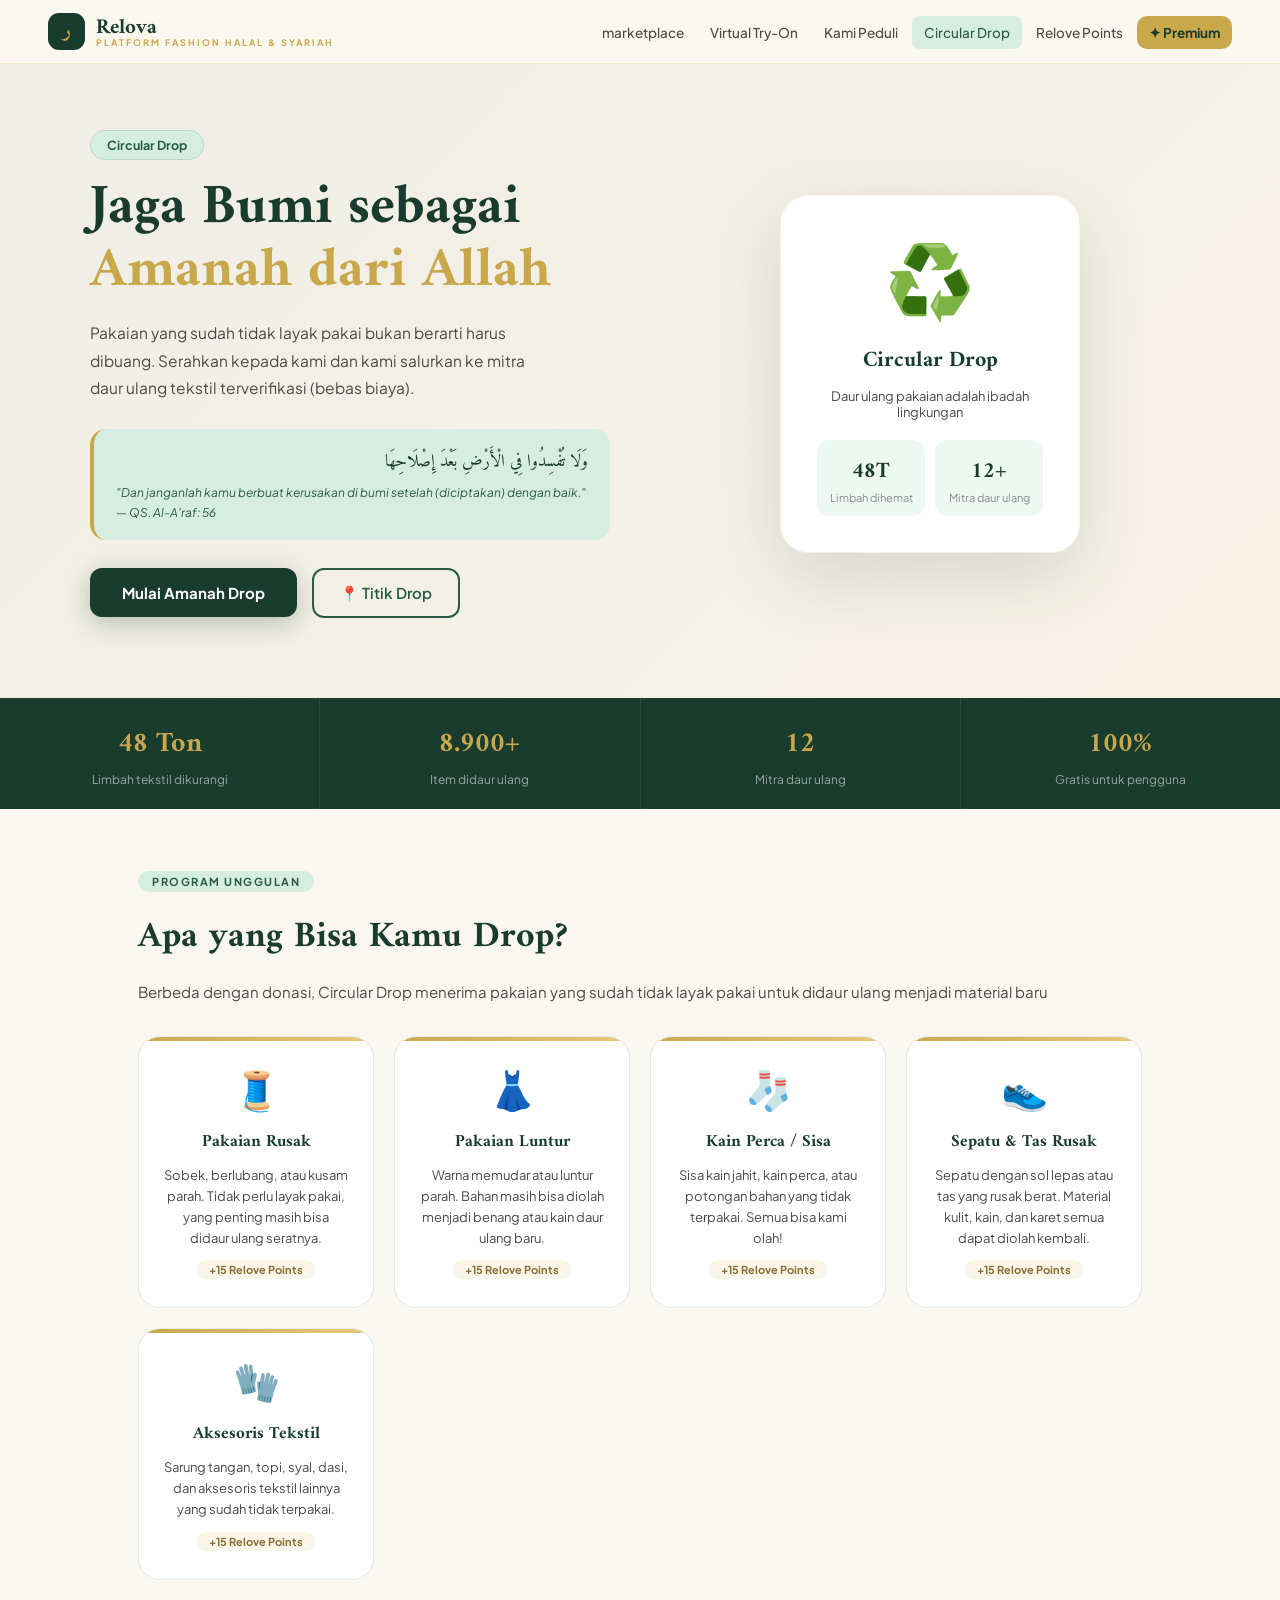
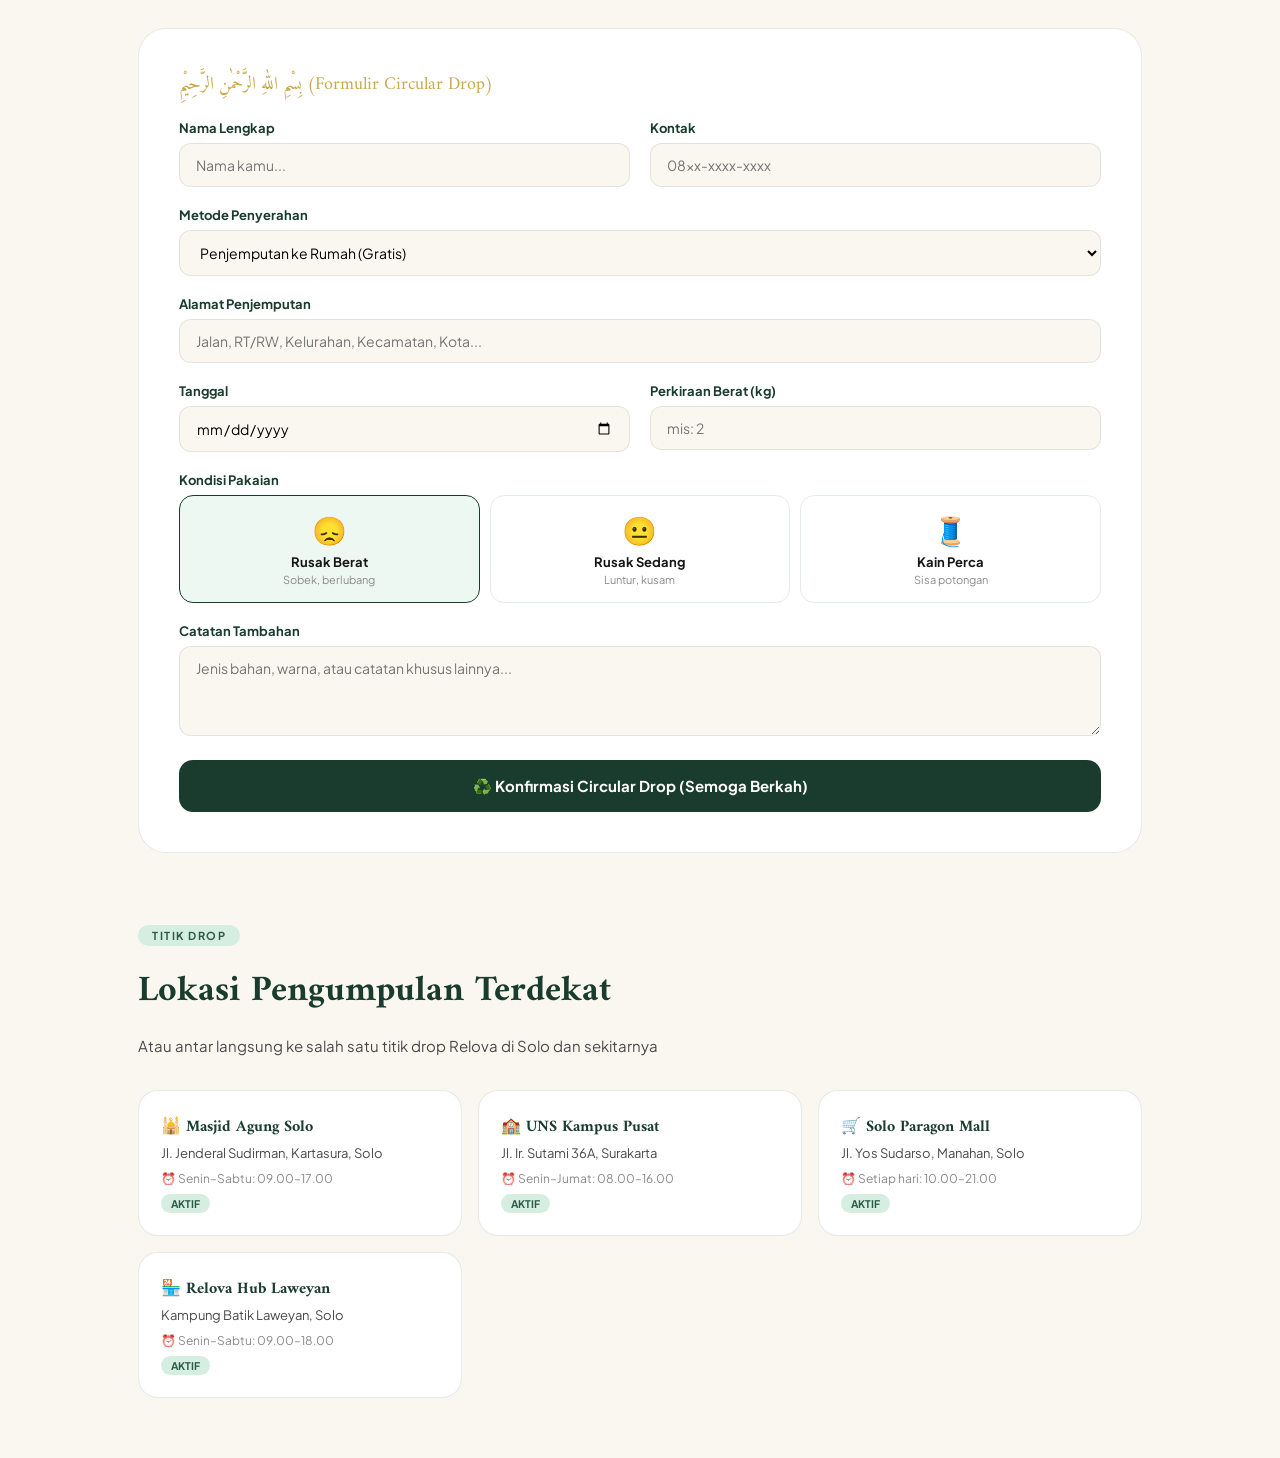
==== circulardrop.html @ 30aebe90 "Add files via upload" ====
<!DOCTYPE html>
<html lang="id">
<head>
<meta charset="UTF-8">
<meta name="viewport" content="width=device-width, initial-scale=1.0">
<title>Amanah Drop — Relova Syariah</title>
<link href="https://fonts.googleapis.com/css2?family=Amiri:ital,wght@0,400;0,700;1,400&family=Plus+Jakarta+Sans:wght@300;400;500;600;700;800&display=swap" rel="stylesheet">
<style>
:root{
  --hijau:#1a3c2e;--hm:#2a5c45;--ht:#3d7a5e;--hp:#d6ede2;--hg:#eef8f2;
  --emas:#c9a84c;--et:#e8c87a;--er:#8a6f30;
  --krem:#faf7f0;--kh:#f4ede0;
  --td:#161616;--tm:#4a4a4a;--tr:#8a8a8a;
  --bd:rgba(42,92,69,.12);
}
*{margin:0;padding:0;box-sizing:border-box;}html{scroll-behavior:smooth;}
body{font-family:'Plus Jakarta Sans',sans-serif;background:var(--krem);color:var(--td);overflow-x:hidden;}

nav{position:fixed;top:0;left:0;right:0;z-index:999;display:flex;align-items:center;justify-content:space-between;padding:13px 48px;background:rgba(250,247,240,.95);backdrop-filter:blur(14px);border-bottom:1px solid rgba(201,168,76,.18);transition:all .3s;}
nav.scrolled{box-shadow:0 2px 12px rgba(0,0,0,.06);}
.logo{display:flex;align-items:center;gap:11px;text-decoration:none;}
.logo-mark{width:37px;height:37px;background:var(--hijau);border-radius:11px;display:flex;align-items:center;justify-content:center;font-family:'Amiri',serif;font-size:20px;font-weight:700;color:var(--emas);}
.logo-teks{display:flex;flex-direction:column;line-height:1;}
.logo-nama{font-family:'Amiri',serif;font-size:21px;font-weight:700;color:var(--hijau);}
.logo-tag{font-size:9px;font-weight:700;letter-spacing:2px;text-transform:uppercase;color:var(--emas);}
nav ul{display:flex;list-style:none;gap:2px;}
nav ul li a{text-decoration:none;color:var(--tm);font-size:13.5px;font-weight:500;padding:8px 12px;border-radius:8px;transition:all .2s;}
nav ul li a:hover,nav ul li a.active{color:var(--hm);background:var(--hp);}
.nav-cta{background:var(--emas)!important;color:var(--hijau)!important;border-radius:10px!important;font-weight:700!important;}

/* HERO */
.page-hero{padding:130px 60px 80px;position:relative;overflow:hidden;}
.page-hero::before{content:'';position:absolute;inset:0;background:linear-gradient(135deg,rgba(26,60,46,.05),rgba(201,168,76,.06));}
.hero-inner{display:grid;grid-template-columns:1fr 1fr;gap:60px;align-items:center;max-width:1100px;margin:0 auto;position:relative;z-index:1;}
.chip{display:inline-flex;align-items:center;gap:8px;background:var(--hp);color:var(--hm);font-size:12.5px;font-weight:700;padding:6px 16px;border-radius:20px;margin-bottom:18px;border:1px solid rgba(42,92,69,.15);}
.hero-h1{font-family:'Amiri',serif;font-size:clamp(32px,4.5vw,56px);font-weight:700;color:var(--hijau);line-height:1.12;margin-bottom:16px;}
.hero-h1 em{color:var(--emas);font-style:normal;}
.hero-p{font-size:15.5px;color:var(--tm);line-height:1.75;margin-bottom:28px;max-width:460px;}
.ayat-box{background:var(--hp);border-radius:16px;padding:18px 22px;border-left:4px solid var(--emas);margin-bottom:28px;}
.ayat-arab{font-family:'Amiri',serif;font-size:17px;color:var(--hijau);direction:rtl;text-align:right;line-height:1.8;margin-bottom:6px;}
.ayat-tr{font-size:12px;color:var(--hm);font-style:italic;line-height:1.6;}
.btn-utama{background:var(--hijau);color:white;border:none;padding:15px 32px;border-radius:12px;font-family:'Plus Jakarta Sans',sans-serif;font-size:15px;font-weight:700;cursor:pointer;transition:all .3s;box-shadow:0 6px 24px rgba(26,60,46,.28);}
.btn-utama:hover{background:#0f2a1e;transform:translateY(-2px);}
.btn-outline{background:transparent;color:var(--hm);border:2px solid var(--hm);padding:13px 26px;border-radius:12px;font-family:'Plus Jakarta Sans',sans-serif;font-size:15px;font-weight:600;cursor:pointer;transition:all .3s;margin-left:12px;}
.btn-outline:hover{background:var(--hp);}

/* VISUAL (hero right) */
.hero-visual{display:flex;align-items:center;justify-content:center;}
.recycle-card{background:white;border-radius:28px;padding:36px;box-shadow:0 24px 72px rgba(26,60,46,.14);text-align:center;max-width:300px;border:1px solid rgba(201,168,76,.15);}
.rc-icon{font-size:72px;margin-bottom:16px;animation:spin 8s linear infinite;}
@keyframes spin{from{transform:rotate(0deg);}to{transform:rotate(360deg);}}
.rc-title{font-family:'Amiri',serif;font-size:22px;font-weight:700;color:var(--hijau);margin-bottom:8px;}
.rc-sub{font-size:13px;color:var(--tm);}
.rc-stats{display:grid;grid-template-columns:1fr 1fr;gap:10px;margin-top:20px;}
.rc-stat{background:var(--hg);border-radius:12px;padding:12px;}
.rc-num{font-family:'Amiri',serif;font-size:22px;font-weight:700;color:var(--hijau);}
.rc-lbl{font-size:11px;color:var(--tr);}

/* STATS BAR */
.stats-bar{display:flex;background:var(--hijau);color:white;}
.sb-item{flex:1;padding:22px;text-align:center;border-right:1px solid rgba(255,255,255,.08);}
.sb-item:last-child{border-right:none;}
.sb-num{font-family:'Amiri',serif;font-size:28px;font-weight:700;color:var(--emas);}
.sb-lbl{font-size:12px;color:rgba(255,255,255,.55);margin-top:3px;}

/* MAIN */
.main-wrap{max-width:1100px;margin:0 auto;padding:60px 48px;}
.badge-label{display:inline-flex;align-items:center;gap:6px;background:var(--hp);color:var(--hm);font-size:11px;font-weight:700;letter-spacing:1.5px;text-transform:uppercase;padding:4px 14px;border-radius:20px;margin-bottom:14px;}
.section-h{font-family:'Amiri',serif;font-size:clamp(24px,3vw,36px);font-weight:700;color:var(--hijau);margin-bottom:10px;}
.section-p{font-size:15px;color:var(--tm);line-height:1.7;}

/* DROP POINTS */
.drop-grid{display:grid;grid-template-columns:repeat(auto-fit,minmax(200px,1fr));gap:20px;margin-top:32px;}
.drop-card{background:white;border-radius:22px;padding:28px 24px;text-align:center;border:1.5px solid var(--bd);transition:all .3s;position:relative;overflow:hidden;}
.drop-card::before{content:'';position:absolute;top:0;left:0;right:0;height:4px;background:linear-gradient(90deg,var(--emas),var(--et));}
.drop-card:hover{transform:translateY(-6px);border-color:rgba(201,168,76,.35);box-shadow:0 18px 50px rgba(26,60,46,.1);}
.dp-icon{font-size:38px;margin-bottom:14px;}
.drop-card h4{font-family:'Amiri',serif;font-size:17px;font-weight:700;color:var(--hijau);margin-bottom:8px;}
.drop-card p{font-size:13px;color:var(--tm);line-height:1.6;}
.dp-badge{display:inline-block;background:rgba(201,168,76,.12);color:var(--er);font-size:11px;font-weight:700;padding:3px 12px;border-radius:20px;margin-top:12px;}

/* FORM */
.form-wrap{background:white;border-radius:28px;border:1.5px solid var(--bd);padding:40px;margin-top:48px;}
.form-bis{font-family:'Amiri',serif;font-size:18px;color:var(--emas);margin-bottom:20px;}
.form-grid{display:grid;grid-template-columns:1fr 1fr;gap:20px;}
.form-group{display:flex;flex-direction:column;gap:7px;}
.form-group.full{grid-column:1/-1;}
.form-group label{font-size:13px;font-weight:700;color:var(--hijau);}
.form-group input,.form-group select,.form-group textarea{padding:12px 16px;border:1.5px solid var(--bd);border-radius:12px;font-family:'Plus Jakarta Sans',sans-serif;font-size:14px;outline:none;transition:border-color .2s;background:var(--krem);}
.form-group input:focus,.form-group select:focus,.form-group textarea:focus{border-color:var(--emas);}
.form-group textarea{resize:vertical;min-height:90px;}

/* KONDISI CHECKER */
.cond-checker{display:grid;grid-template-columns:repeat(3,1fr);gap:10px;}
.cc-opt{border:1.5px solid var(--bd);border-radius:14px;padding:16px 12px;text-align:center;cursor:pointer;transition:all .2s;}
.cc-opt:hover{border-color:var(--emas);}
.cc-opt.sel{border-color:var(--hijau);background:var(--hg);}
.cc-icon{font-size:28px;margin-bottom:6px;}
.cc-name{font-size:13px;font-weight:700;color:var(--td);}
.cc-desc{font-size:11px;color:var(--tr);margin-top:3px;}

/* LOK DROP */
.lok-grid{display:grid;grid-template-columns:repeat(auto-fit,minmax(260px,1fr));gap:16px;margin-top:32px;}
.lok-card{background:white;border-radius:20px;padding:22px;border:1.5px solid var(--bd);transition:all .2s;}
.lok-card:hover{border-color:rgba(201,168,76,.3);}
.lok-nama{font-family:'Amiri',serif;font-size:16px;font-weight:700;color:var(--hijau);margin-bottom:4px;}
.lok-alamat{font-size:13px;color:var(--tm);margin-bottom:10px;}
.lok-jam{font-size:12px;color:var(--tr);}
.lok-badge{display:inline-block;background:var(--hp);color:var(--hm);font-size:10.5px;font-weight:700;padding:3px 10px;border-radius:20px;margin-top:8px;}

.btn-submit{width:100%;padding:16px;background:var(--hijau);color:white;border:none;border-radius:14px;font-family:'Plus Jakarta Sans',sans-serif;font-size:15px;font-weight:700;cursor:pointer;margin-top:24px;transition:all .2s;display:flex;align-items:center;justify-content:center;gap:10px;}
.btn-submit:hover{background:#0f2a1e;transform:translateY(-1px);}

/* SUCCESS */
.s-ov{position:fixed;inset:0;background:rgba(26,60,46,.9);backdrop-filter:blur(10px);z-index:9999;display:none;align-items:center;justify-content:center;}
.s-ov.show{display:flex;}
.s-box{background:white;border-radius:30px;padding:52px 44px;text-align:center;max-width:440px;width:90%;}
.s-box h3{font-family:'Amiri',serif;font-size:26px;color:var(--hijau);margin-bottom:10px;}
.s-poin{background:var(--hp);border-radius:14px;padding:14px;margin:14px 0;font-size:14px;font-weight:700;color:var(--hijau);}
.s-box p{font-size:14px;color:var(--tm);line-height:1.65;margin-bottom:24px;}
.s-box button{padding:13px 30px;background:var(--hijau);color:white;border:none;border-radius:12px;font-family:'Plus Jakarta Sans',sans-serif;font-size:14px;font-weight:700;cursor:pointer;}

.fade-up{opacity:0;transform:translateY(24px);transition:opacity .6s ease,transform .6s ease;}
.fade-up.visible{opacity:1;transform:translateY(0);}
@media(max-width:900px){nav{padding:13px 20px;}nav ul{display:none;}.hero-inner{grid-template-columns:1fr;}.hero-visual{display:none;}.main-wrap{padding:40px 20px;}.form-grid{grid-template-columns:1fr;}.form-group.full{grid-column:auto;}.page-hero{padding:110px 24px 60px;}}
</style>
</head>
<body>

<nav id="navbar">
  <a class="logo" href="index.html">
    <div class="logo-mark">ر</div>
    <div class="logo-teks"><span class="logo-nama">Relova</span><span class="logo-tag">Platform Fashion Halal &amp; Syariah</span></div>
  </a>
  <ul>
    <li><a href="marketplace.html">marketplace</a></li>
    <li><a href="tryon.html">Virtual Try-On</a></li>
    <li><a href="kamipeduli.html">Kami Peduli</a></li>
    <li><a href="circulardrop.html" class="active">Circular Drop</a></li>
    <li><a href="reward.html">Relove Points</a></li>
    <li><a href="premium.html" class="nav-cta">✦ Premium</a></li>
  </ul>
</nav>

<!-- HERO -->
<div class="page-hero">
  <div class="hero-inner">
    <div>
      <div class="chip">Circular Drop</div>
      <h1 class="hero-h1">Jaga Bumi sebagai<br><em>Amanah dari Allah</em></h1>
      <p class="hero-p">Pakaian yang sudah tidak layak pakai bukan berarti harus dibuang. Serahkan kepada kami dan kami salurkan ke mitra daur ulang tekstil terverifikasi (bebas biaya).</p>
      <div class="ayat-box">
        <div class="ayat-arab">وَلَا تُفْسِدُوا فِي الْأَرْضِ بَعْدَ إِصْلَاحِهَا</div>
        <div class="ayat-tr">"Dan janganlah kamu berbuat kerusakan di bumi setelah (diciptakan) dengan baik." — QS. Al-A'raf: 56</div>
      </div>
      <button class="btn-utama" onclick="document.querySelector('.form-wrap').scrollIntoView({behavior:'smooth'})">Mulai Amanah Drop</button>
      <button class="btn-outline" onclick="document.querySelector('.lok-grid').scrollIntoView({behavior:'smooth'})">📍 Titik Drop</button>
    </div>
    <div class="hero-visual">
      <div class="recycle-card">
        <div class="rc-icon">♻️</div>
        <div class="rc-title">Circular Drop</div>
        <div class="rc-sub">Daur ulang pakaian adalah ibadah lingkungan</div>
        <div class="rc-stats">
          <div class="rc-stat"><div class="rc-num">48T</div><div class="rc-lbl">Limbah dihemat</div></div>
          <div class="rc-stat"><div class="rc-num">12+</div><div class="rc-lbl">Mitra daur ulang</div></div>
        </div>
      </div>
    </div>
  </div>
</div>

<!-- STATS BAR -->
<div class="stats-bar">
  <div class="sb-item"><div class="sb-num">48 Ton</div><div class="sb-lbl">Limbah tekstil dikurangi</div></div>
  <div class="sb-item"><div class="sb-num">8.900+</div><div class="sb-lbl">Item didaur ulang</div></div>
  <div class="sb-item"><div class="sb-num">12</div><div class="sb-lbl">Mitra daur ulang</div></div>
  <div class="sb-item"><div class="sb-num">100%</div><div class="sb-lbl">Gratis untuk pengguna</div></div>
</div>

<!-- MAIN -->
<div class="main-wrap">

  <!-- APA ITU Circular DROP -->
  <div class="fade-up">
    <div class="badge-label">Program Unggulan</div>
    <h2 class="section-h">Apa yang Bisa Kamu Drop?</h2>
    <p class="section-p">Berbeda dengan donasi, Circular Drop menerima pakaian yang sudah tidak layak pakai untuk didaur ulang menjadi material baru</p>
  </div>
  <div class="drop-grid">
    <div class="drop-card fade-up" style="transition-delay:.05s">
      <div class="dp-icon">🧵</div>
      <h4>Pakaian Rusak</h4>
      <p>Sobek, berlubang, atau kusam parah. Tidak perlu layak pakai, yang penting masih bisa didaur ulang seratnya.</p>
      <span class="dp-badge">+15 Relove Points</span>
    </div>
    <div class="drop-card fade-up" style="transition-delay:.1s">
      <div class="dp-icon">👗</div>
      <h4>Pakaian Luntur</h4>
      <p>Warna memudar atau luntur parah. Bahan masih bisa diolah menjadi benang atau kain daur ulang baru.</p>
      <span class="dp-badge">+15 Relove Points</span>
    </div>
    <div class="drop-card fade-up" style="transition-delay:.15s">
      <div class="dp-icon">🧦</div>
      <h4>Kain Perca / Sisa</h4>
      <p>Sisa kain jahit, kain perca, atau potongan bahan yang tidak terpakai. Semua bisa kami olah!</p>
      <span class="dp-badge">+15 Relove Points</span>
    </div>
    <div class="drop-card fade-up" style="transition-delay:.2s">
      <div class="dp-icon">👟</div>
      <h4>Sepatu &amp; Tas Rusak</h4>
      <p>Sepatu dengan sol lepas atau tas yang rusak berat. Material kulit, kain, dan karet semua dapat diolah kembali.</p>
      <span class="dp-badge">+15 Relove Points</span>
    </div>
    <div class="drop-card fade-up" style="transition-delay:.25s">
      <div class="dp-icon">🧤</div>
      <h4>Aksesoris Tekstil</h4>
      <p>Sarung tangan, topi, syal, dasi, dan aksesoris tekstil lainnya yang sudah tidak terpakai.</p>
      <span class="dp-badge">+15 Relove Points</span>
    </div>
  </div>

  <!-- FORM AMANAH DROP -->
  <div class="form-wrap fade-up">
    <div class="form-bis">بِسْمِ اللهِ الرَّحْمٰنِ الرَّحِيْمِ (Formulir Circular Drop)</div>
    <div class="form-grid">
      <div class="form-group">
        <label>Nama Lengkap</label>
        <input type="text" placeholder="Nama kamu...">
      </div>
      <div class="form-group">
        <label>Kontak</label>
        <input type="tel" placeholder="08xx-xxxx-xxxx">
      </div>
      <div class="form-group full">
        <label>Metode Penyerahan</label>
        <select id="metodeDrop">
          <option value="jemput">Penjemputan ke Rumah (Gratis)</option>
          <option value="antar">Antar ke Titik Drop</option>
        </select>
      </div>
      <div class="form-group full" id="alamatGroup">
        <label>Alamat Penjemputan</label>
        <input type="text" placeholder="Jalan, RT/RW, Kelurahan, Kecamatan, Kota...">
      </div>
      <div class="form-group">
        <label>Tanggal</label>
        <input type="date">
      </div>
      <div class="form-group">
        <label>Perkiraan Berat (kg)</label>
        <input type="number" min="0.5" step="0.5" placeholder="mis: 2">
      </div>
      <div class="form-group full">
        <label>Kondisi Pakaian</label>
        <div class="cond-checker" id="condChecker">
          <div class="cc-opt sel" onclick="selCond(this)">
            <div class="cc-icon">😞</div>
            <div class="cc-name">Rusak Berat</div>
            <div class="cc-desc">Sobek, berlubang</div>
          </div>
          <div class="cc-opt" onclick="selCond(this)">
            <div class="cc-icon">😐</div>
            <div class="cc-name">Rusak Sedang</div>
            <div class="cc-desc">Luntur, kusam</div>
          </div>
          <div class="cc-opt" onclick="selCond(this)">
            <div class="cc-icon">🧵</div>
            <div class="cc-name">Kain Perca</div>
            <div class="cc-desc">Sisa potongan</div>
          </div>
        </div>
      </div>
      <div class="form-group full">
        <label>Catatan Tambahan</label>
        <textarea placeholder="Jenis bahan, warna, atau catatan khusus lainnya..."></textarea>
      </div>
    </div>
    <button class="btn-submit" onclick="submitDrop()">♻️ Konfirmasi Circular Drop (Semoga Berkah)</button>
  </div>

  <!-- TITIK DROP -->
  <div style="margin-top:70px" class="fade-up">
    <div class="badge-label">Titik Drop</div>
    <h2 class="section-h">Lokasi Pengumpulan Terdekat</h2>
    <p class="section-p">Atau antar langsung ke salah satu titik drop Relova di Solo dan sekitarnya</p>
  </div>
  <div class="lok-grid">
    <div class="lok-card fade-up" style="transition-delay:.05s">
      <div class="lok-nama">🕌 Masjid Agung Solo</div>
      <div class="lok-alamat">Jl. Jenderal Sudirman, Kartasura, Solo</div>
      <div class="lok-jam">⏰ Senin–Sabtu: 09.00–17.00</div>
      <span class="lok-badge">AKTIF</span>
    </div>
    <div class="lok-card fade-up" style="transition-delay:.1s">
      <div class="lok-nama">🏫 UNS Kampus Pusat</div>
      <div class="lok-alamat">Jl. Ir. Sutami 36A, Surakarta</div>
      <div class="lok-jam">⏰ Senin–Jumat: 08.00–16.00</div>
      <span class="lok-badge">AKTIF</span>
    </div>
    <div class="lok-card fade-up" style="transition-delay:.15s">
      <div class="lok-nama">🛒 Solo Paragon Mall</div>
      <div class="lok-alamat">Jl. Yos Sudarso, Manahan, Solo</div>
      <div class="lok-jam">⏰ Setiap hari: 10.00–21.00</div>
      <span class="lok-badge">AKTIF</span>
    </div>
    <div class="lok-card fade-up" style="transition-delay:.2s">
      <div class="lok-nama">🏪 Relova Hub Laweyan</div>
      <div class="lok-alamat">Kampung Batik Laweyan, Solo</div>
      <div class="lok-jam">⏰ Senin–Sabtu: 09.00–18.00</div>
      <span class="lok-badge">AKTIF</span>
    </div>
  </div>

</div>

<!-- SUCCESS -->
<div class="s-ov" id="sOv">
  <div class="s-box">
    <div style="font-size:64px;margin-bottom:14px">♻️</div>
    <div style="font-family:'Amiri',serif;font-size:16px;color:var(--emas);margin-bottom:8px">الْحَمْدُ لِلَّهِ</div>
    <h3>Alhamdulillah, Terdaftar!</h3>
    <p>Circular Drop-mu berhasil terdaftar. Tim kami akan menghubungi untuk konfirmasi. Jazakallahu khairan atas kepedulianmu terhadap lingkungan.</p>
    <div class="s-poin">✨ +15 Relove Points per item telah ditambahkan!</div>
    <button onclick="document.getElementById('sOv').classList.remove('show');document.body.style.overflow=''">Kembali</button>
  </div>
</div>

<script>
function selCond(el){document.querySelectorAll('.cc-opt').forEach(c=>c.classList.remove('sel'));el.classList.add('sel');}
function submitDrop(){
  let pts=parseInt(localStorage.getItem('points')||'0')+15;
  localStorage.setItem('points',pts);
  document.getElementById('sOv').classList.add('show');
  document.body.style.overflow='hidden';
}
document.getElementById('metodeDrop').addEventListener('change',function(){
  document.getElementById('alamatGroup').style.display=this.value==='jemput'?'flex':'none';
});
window.addEventListener('scroll',()=>document.getElementById('navbar').classList.toggle('scrolled',window.scrollY>30));
const obs=new IntersectionObserver(e=>e.forEach(en=>{if(en.isIntersecting)en.target.classList.add('visible');}),{threshold:.1});
document.querySelectorAll('.fade-up').forEach(el=>obs.observe(el));
</script>
</body>
</html>
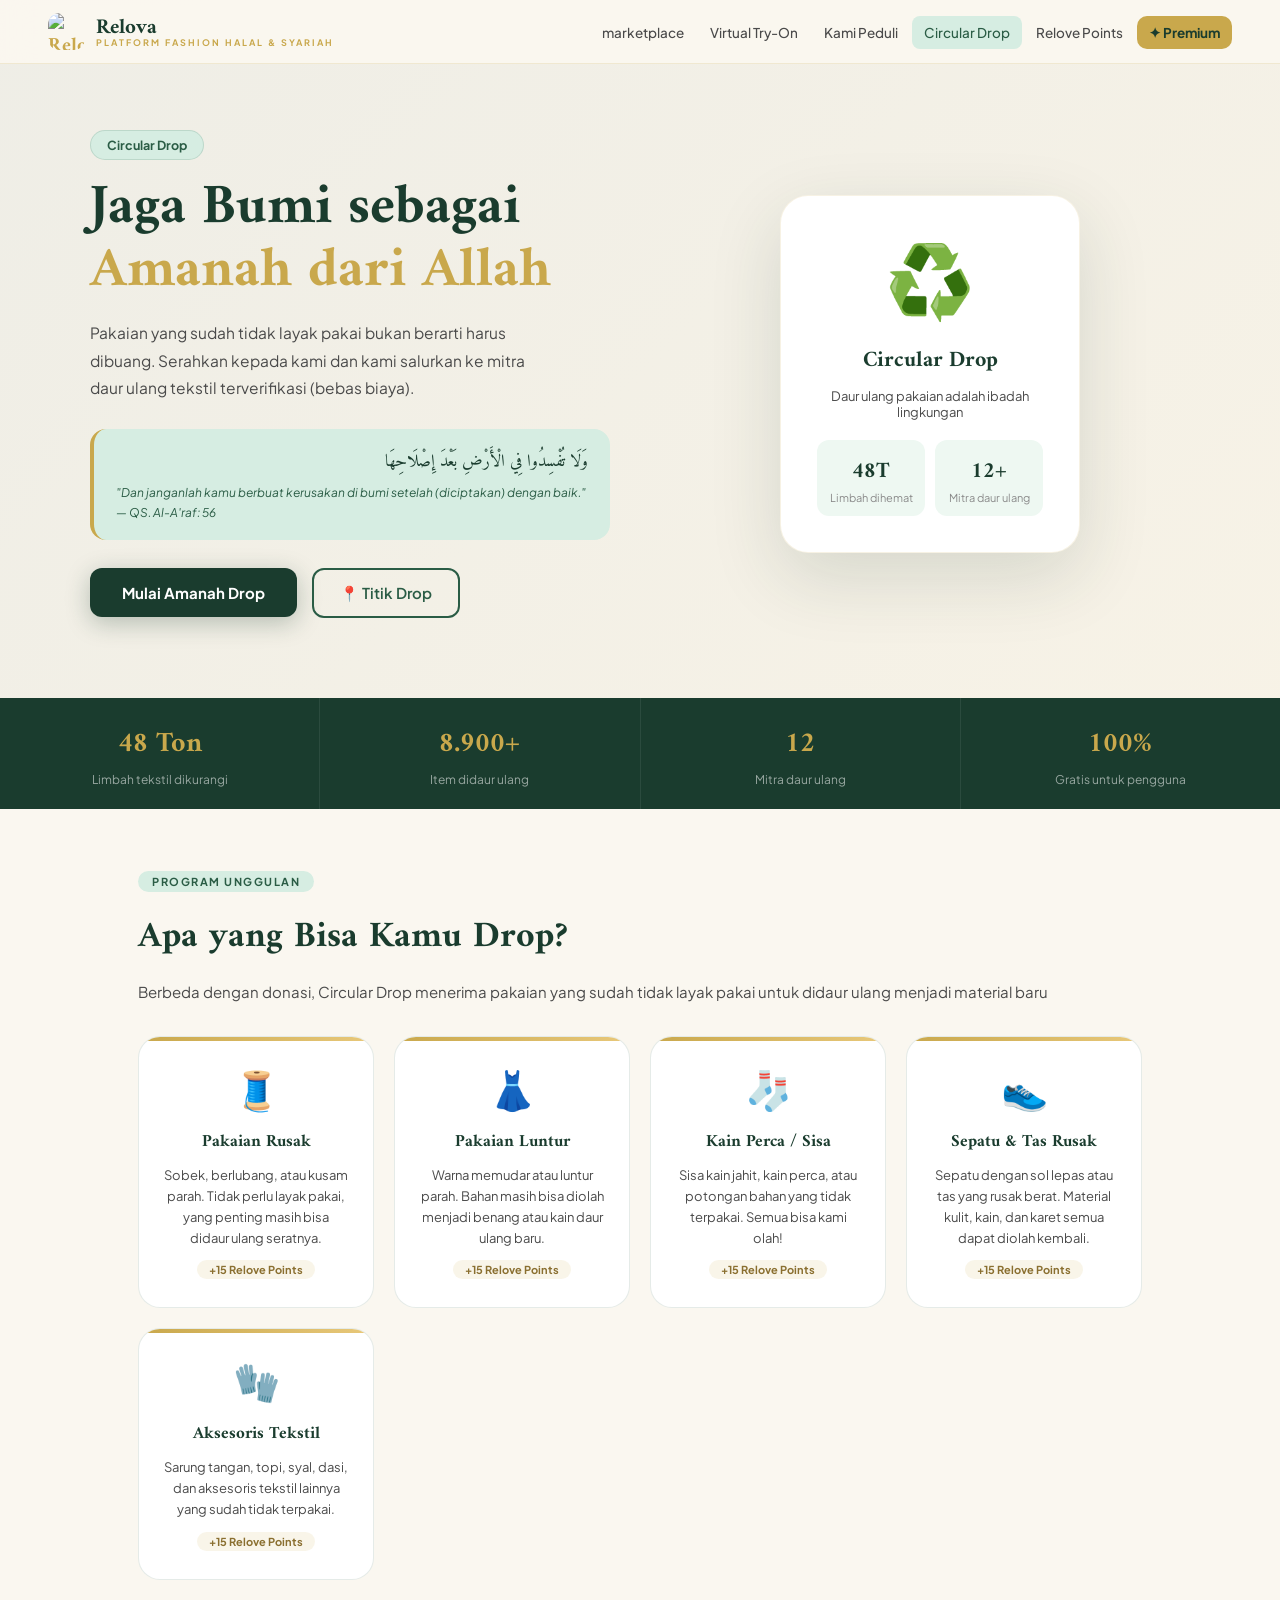
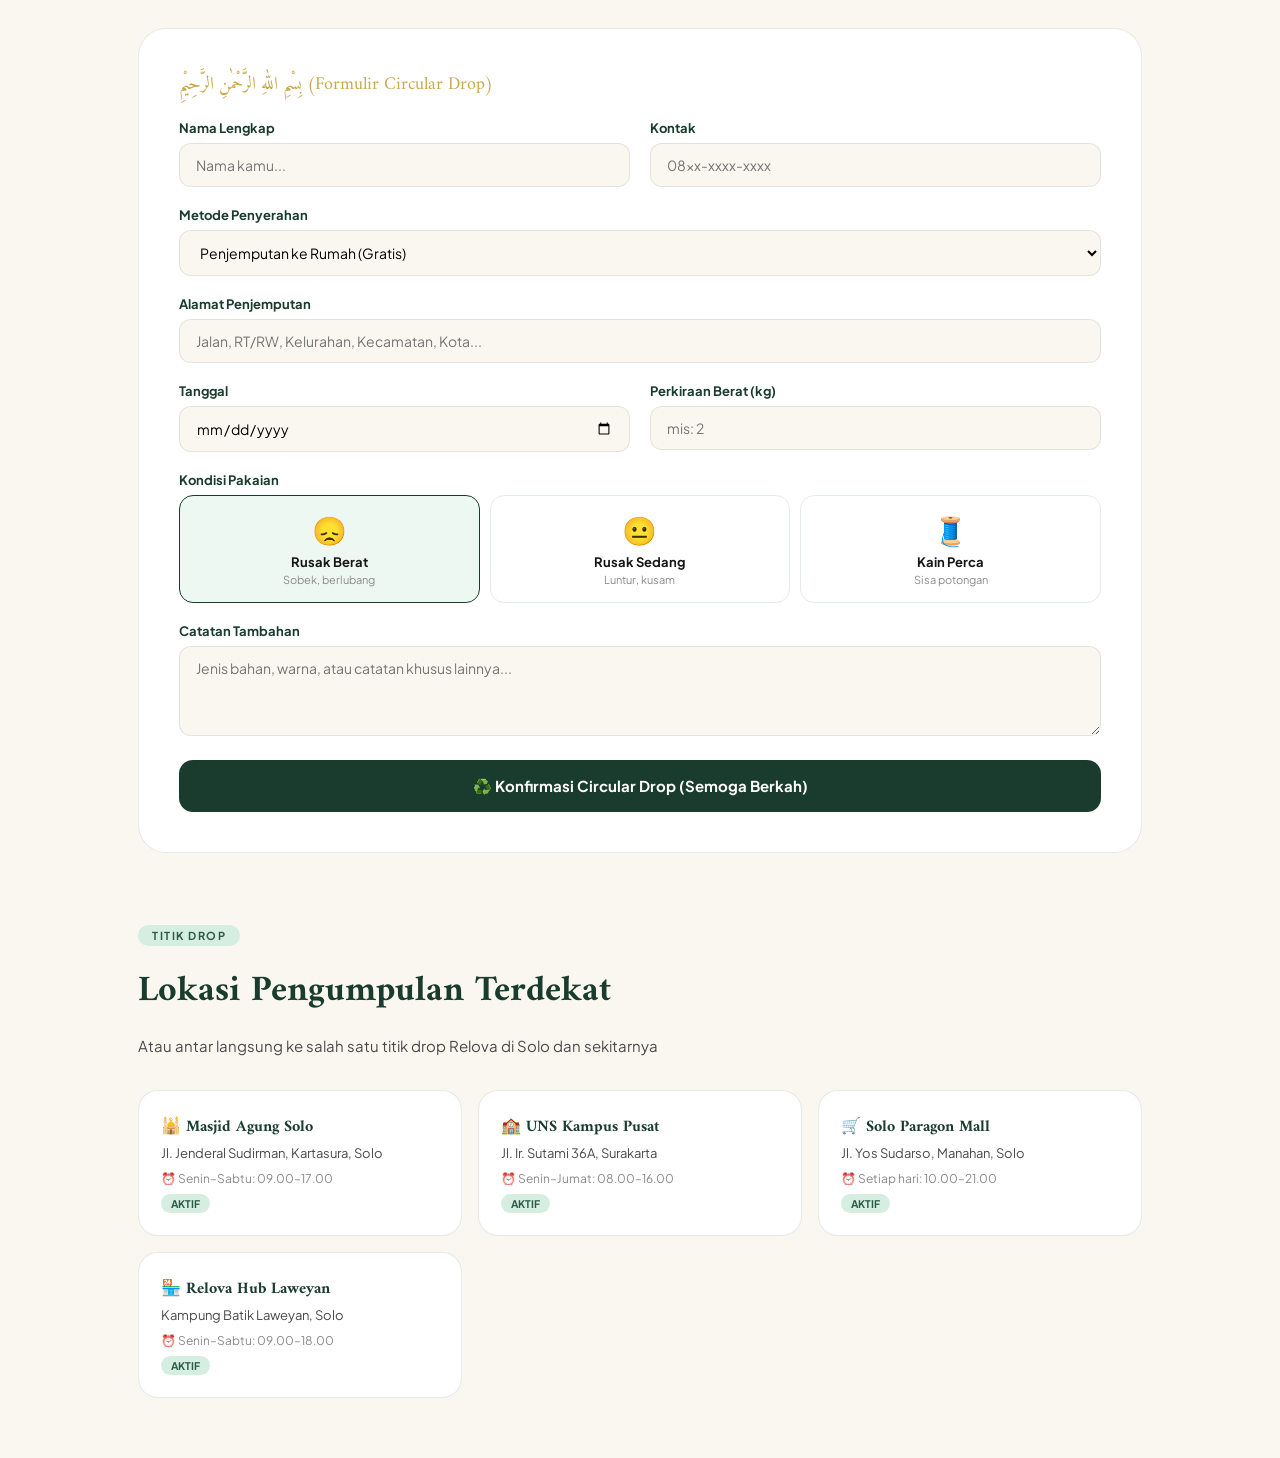
==== commit 50c9740f: "Update circulardrop.html" ====
--- a/circulardrop.html
+++ b/circulardrop.html
@@ -129,7 +129,11 @@
 
 <nav id="navbar">
   <a class="logo" href="index.html">
-    <div class="logo-mark">ر</div>
+  <div class="logo-mark" style="background:transparent;padding:0;overflow:hidden;">
+  <img src="https://github.com/Mi24-ai/Relova-Syariah/blob/main/logo.jpg?raw=true" 
+       alt="Relova Logo" 
+       style="width:100%;height:100%;object-fit:cover;border-radius:11px;">
+</div>
     <div class="logo-teks"><span class="logo-nama">Relova</span><span class="logo-tag">Platform Fashion Halal &amp; Syariah</span></div>
   </a>
   <ul>
@@ -342,4 +346,4 @@
 document.querySelectorAll('.fade-up').forEach(el=>obs.observe(el));
 </script>
 </body>
-</html>+</html>
